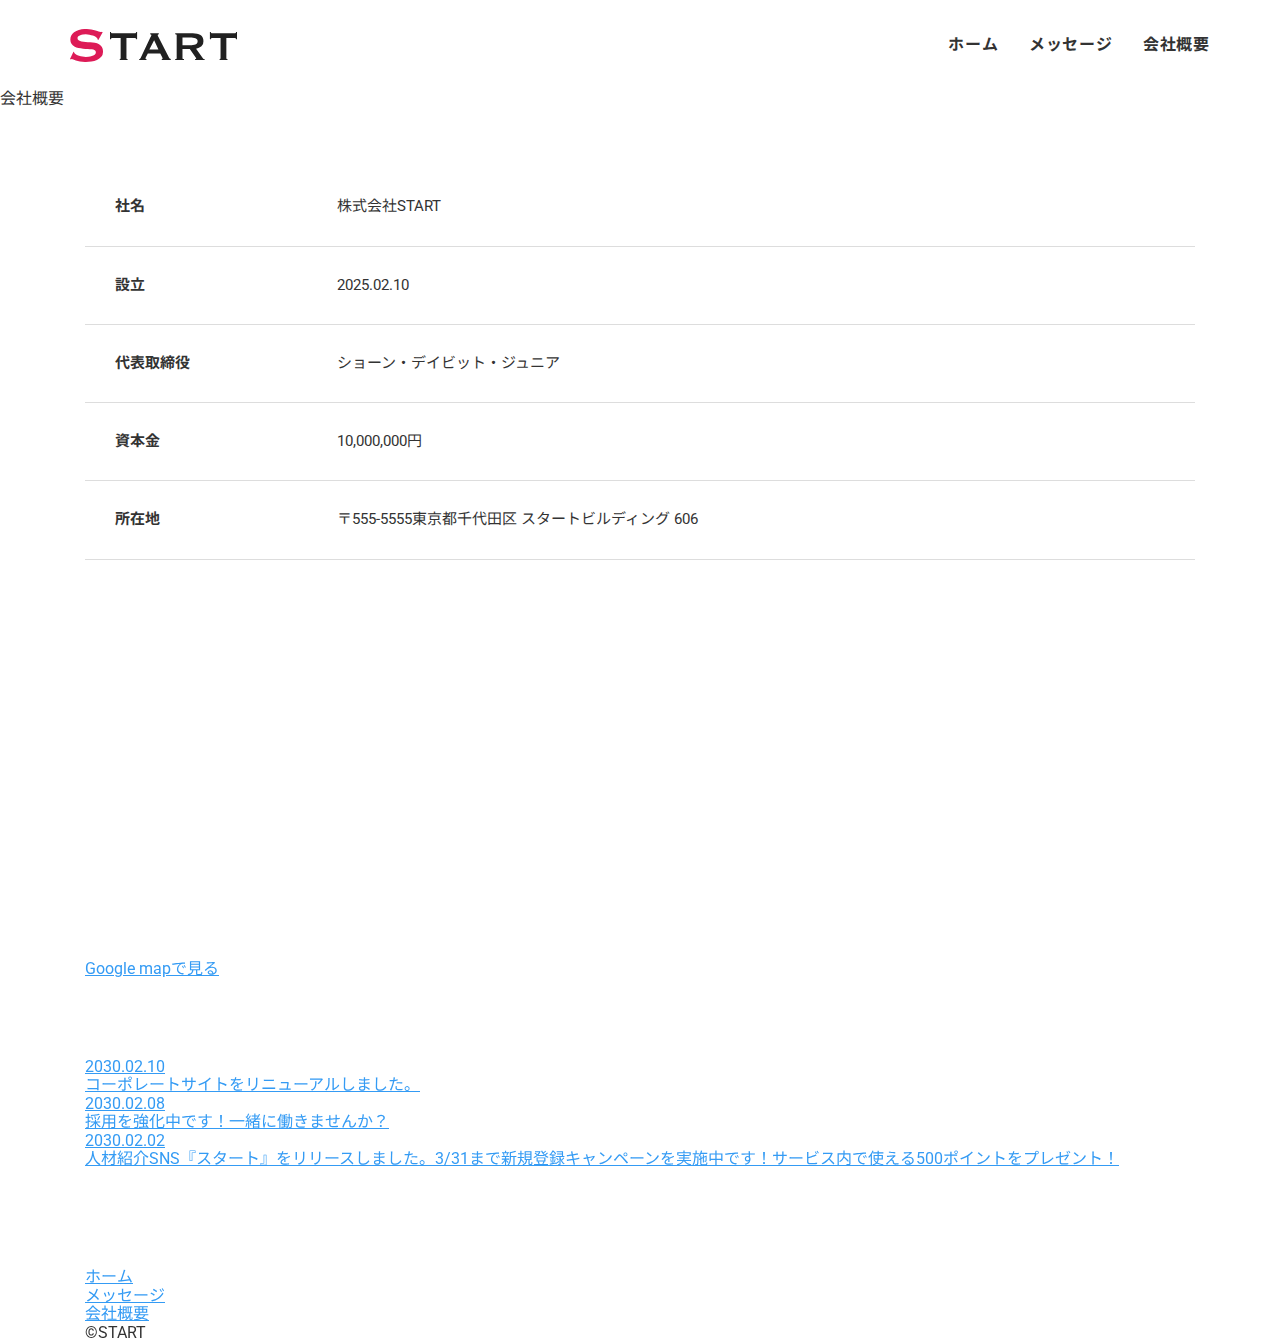
==== company.html @ fa349eb4 "HTMLとCSS途中" ====
<!DOCTYPE html>
<html lang="ja">
    <head>
        <title>START</title>
        <meta charset="UTF-8">
        <meta name="discripption" content="株式会社STARTは、幸せにつながるお仕事を紹介する人材紹介会社です。人材紹介サービス『スタート』や人材紹介SNS『ゴール』を運営し、またWebデザインを学べるスクール『Webの学校』を開講しています。">
        <meta name="viewport" content="width=device-width, initial-scale=1">
        <link rel="preconnect" href="https://fonts.googleapis.com">
        <link rel="preconnect" href="https://fonts.gstatic.com" crossorigin>
        <link href="https://fonts.googleapis.com/css2?family=Noto+Sans+JP:wght@500;700&family=Roboto:wght@400;700&display=swap" rel="stylesheet">
        <link rel="icon" type="img/png" href="icon-192x192.png">
        <link rel="apple-touch-icon" type="img/png" href="apple-touch-icon-180x180.png">
        <link rel="icon" href="fovicon.ico">
        <link href="css/destyle.css" rel="stylesheet">
        <link href="style.css" rel="stylesheet">
    </head>
    <body>
        <div class="wrapper">
            <header class="header">
                <div class="header-logo">
                    <a href="#">
                       <img src="img/logo.svg" alt="START">
                    </a>
                </div>
                <div class="header__nav">
                    <nav class="gnav">
                        <ul class="gnav__list">
                            <li class="gnav__item">
                                <a href="#" class="gnav__link gnav__link--active">ホーム</a>
                            </li>
                            <li class="gnav__item">
                                <a href="#" class="gnav__link gnav__link--active">メッセージ</a>
                            </li>
                            <li class="gnav__item">
                                <a href="#" class="gnav__link gnav__link--active">会社概要</a>
                            </li>
                        </ul>
                    </nav>
                </div>
                <button type="button" id="js-btn-menu" class="btn-menu">
                    <span class="btn-menu__line"></span>
                </button>
            </header>
            <div class="page-header">
                <div class="page-header__textArea">
                    <h2 class="page-header__text">会社概要</h2>
                </div>
            </div>
            <main class="content">
                <div class="company-info">
                    <div class="container">
                        <div class="company-info__table">
                            <table class="table-type01">
                                <tbody>
                                    <tr>
                                        <th>社名</th>
                                        <td>株式会社START</td>
                                    </tr>
                                    <tr>
                                        <th>設立</th>
                                        <td>2025.02.10</td>
                                    </tr>
                                    <tr>
                                        <th>代表取締役</th>
                                        <td>ショーン・デイビット・ジュニア</td>
                                    </tr>
                                    <tr>
                                        <th>資本金</th>
                                        <td>10,000,000円</td>
                                    </tr>
                                    <tr>
                                        <th>所在地</th>
                                        <td>〒555-5555東京都千代田区 スタートビルディング 606</td>
                                    </tr>
                                </tbody>
                            </table>
                        </div>
                        <div class="company-info__access">
                            <div class="company-info__map">
                                <iframe src="https://www.google.com/maps/embed?pb=!1m18!1m12!1m3!1d6481.655706796921!2d139.76274743170768!3d35.6812405375808!2m3!1f0!2f0!3f0!3m2!1i1024!2i768!4f13.1!3m3!1m2!1s0x60188bfbd89f700b%3A0x277c49ba34ed38!2z5p2x5Lqs6aeF!5e0!3m2!1sja!2sjp!4v1670502866353!5m2!1sja!2sjp" width="100%" height="400" style="border:0;" allowfullscreen="" loading="lazy" referrerpolicy="no-referrer-when-downgrade"></iframe>
                            </div>
                            <div class="company-info__map-accsess">
                                <a href="https://goo.gl/maps/XLLJzqn4XJ8sXxN47" target="_blank">Google mapで見る</a>
                            </div>
                        </div>
                    </div>
                </div>
                <div class="company-news">
                    <div class="container">
                        <div class="news-list">
                            <ul class="news-list__list">
                                <li class="news-list__item">
                                    <a href="#" class="news-list__link">
                                        <div class="news-list__date">
                                            <time datetime="2020-02-10" class="news__date">2030.02.10</time>
                                        </div>
                                        <div class="news-list__title">コーポレートサイトをリニューアルしました。</div>
                                    </a>
                                </li>
                                <li class="news-list__item">
                                    <a href="#" class="news-list__link">
                                        <div class="news-list__date">
                                            <time datetime="2020-02-08" class="news__date">2030.02.08</time>
                                        </div>
                                        <div class="news-list__title">採用を強化中です！一緒に働きませんか？</div>
                                    </a>
                                </li>
                                <li class="news-list__item">
                                    <a href="#" class="news-list__link">
                                        <div class="news-list__date">
                                            <time datetime="2020-02-02" class="news__date">2030.02.02</time>
                                        </div>
                                        <div class="news-list__title">人材紹介SNS『スタート』をリリースしました。3/31まで新規登録キャンペーンを実施中です！サービス内で使える500ポイントをプレゼント！</div>
                                    </a>
                                </li>
                            </ul>
                        </div>
                    </div>
                </div>
            </main>
            <footer class="footer">
                <div class="container">
                    <nav class="footer-nav">
                        <ul class="footer-nav__list">
                            <li class="footer-nav__item">
                                <a href="#" class="footer-nav__link">ホーム</a>
                            </li>
                            <li class="footer-nav__item">
                                <a hrref="#" class="footer-nav__link">メッセージ</a>
                            </li>
                            <li class="footer-nav__item">
                                <a href="#" class="footer-nav__link">会社概要</a>
                            </li>
                        </ul>
                    </nav>
                    <div class="footer__copyright">©START</div>
                </div>
            </footer>
        </div>
    <script src="https://ajax.googleapis.com/ajax/libs/jquery/3.6.1/jquery.min.js"></script>
    <script src="js/script.js"></script>
    </body>
</html>
---- css/destyle.css ----
/*! destyle.css v3.0.0 | MIT License | https://github.com/nicolas-cusan/destyle.css */

/* Reset box-model and set borders */
/* ============================================ */

*,
::before,
::after {
  box-sizing: border-box;
  border-width: 0;
  border-style: solid;
}

/* Document */
/* ============================================ */

/**
 * 1. Correct the line height in all browsers.
 * 2. Prevent adjustments of font size after orientation changes in iOS.
 * 3. Remove gray overlay on links for iOS.
 */

html {
  line-height: 1.15; /* 1 */

  -webkit-tap-highlight-color: transparent; /* 3*/
  -webkit-text-size-adjust: 100%; /* 2 */
}

/* Sections */
/* ============================================ */

/**
 * Remove the margin in all browsers.
 */

body {
  margin: 0;
}

/**
 * Render the `main` element consistently in IE.
 */

main {
  display: block;
}

/* Vertical rhythm */
/* ============================================ */

p,
table,
blockquote,
address,
pre,
iframe,
form,
figure,
dl {
  margin: 0;
}

/* Headings */
/* ============================================ */

h1,
h2,
h3,
h4,
h5,
h6 {
  font-size: inherit;
  font-weight: inherit;
  margin: 0;
}

/* Lists (enumeration) */
/* ============================================ */

ul,
ol {
  margin: 0;
  padding: 0;
  list-style: none;
}

/* Lists (definition) */
/* ============================================ */

dt {
  font-weight: bold;
}

dd {
  margin-left: 0;
}

/* Grouping content */
/* ============================================ */

/**
 * 1. Add the correct box sizing in Firefox.
 * 2. Show the overflow in Edge and IE.
 */

hr {
  clear: both;
  overflow: visible; /* 2 */
  box-sizing: content-box; /* 1 */
  height: 0; /* 1 */
  margin: 0;
  color: inherit;
  border-top-width: 1px;
}

/**
 * 1. Correct the inheritance and scaling of font size in all browsers.
 * 2. Correct the odd `em` font sizing in all browsers.
 */

pre {
  font-family: monospace, monospace; /* 1 */
  font-size: inherit; /* 2 */
}

address {
  font-style: inherit;
}

/* Text-level semantics */
/* ============================================ */

/**
 * Remove the gray background on active links in IE 10.
 */

a {
  text-decoration: none;
  color: inherit;
  background-color: transparent;
}

/**
 * 1. Remove the bottom border in Chrome 57-
 * 2. Add the correct text decoration in Chrome, Edge, IE, Opera, and Safari.
 */

abbr[title] {
  text-decoration: underline dotted; /* 2 */
}

/**
 * Add the correct font weight in Chrome, Edge, and Safari.
 */

b,
strong {
  font-weight: bolder;
}

/**
 * 1. Correct the inheritance and scaling of font size in all browsers.
 * 2. Correct the odd `em` font sizing in all browsers.
 */

code,
kbd,
samp {
  font-family: monospace, monospace; /* 1 */
  font-size: inherit; /* 2 */
}

/**
 * Add the correct font size in all browsers.
 */

small {
  font-size: 80%;
}

/**
 * Prevent `sub` and `sup` elements from affecting the line height in
 * all browsers.
 */

sub,
sup {
  position: relative;
  font-size: 75%;
  line-height: 0;
  vertical-align: baseline;
}

sub {
  bottom: -.25em;
}

sup {
  top: -.5em;
}

/* Replaced content */
/* ============================================ */

/**
 * Prevent vertical alignment issues.
 */

svg,
img,
embed,
object,
iframe {
  vertical-align: bottom;
}

/* Forms */
/* ============================================ */

/**
 * Reset form fields to make them styleable.
 * 1. Make form elements stylable across systems iOS especially.
 * 2. Inherit text-transform from parent.
 */

button,
input,
optgroup,
select,
textarea {
  font: inherit;
  margin: 0;
  padding: 0;
  text-align: inherit;
  vertical-align: middle;
  text-transform: inherit; /* 2 */
  color: inherit;
  border-radius: 0;
  background: transparent;

  -webkit-appearance: none; /* 1 */
  appearance: none;
}

/**
 * Reset radio and checkbox appearance to preserve their look in iOS.
 */

[type="checkbox"] {
  -webkit-appearance: checkbox;
  appearance: checkbox;
}

[type="radio"] {
  -webkit-appearance: radio;
  appearance: radio;
}

/**
 * Correct cursors for clickable elements.
 */

button,
[type="button"],
[type="reset"],
[type="submit"] {
  cursor: pointer;
}

button:disabled,
[type="button"]:disabled,
[type="reset"]:disabled,
[type="submit"]:disabled {
  cursor: default;
}

/**
 * Improve outlines for Firefox and unify style with input elements & buttons.
 */

:-moz-focusring {
  outline: auto;
}

select:disabled {
  opacity: inherit;
}

/**
 * Remove padding
 */

option {
  padding: 0;
}

/**
 * Reset to invisible
 */

fieldset {
  min-width: 0;
  margin: 0;
  padding: 0;
}

legend {
  padding: 0;
}

/**
 * Add the correct vertical alignment in Chrome, Firefox, and Opera.
 */

progress {
  vertical-align: baseline;
}

/**
 * Remove the default vertical scrollbar in IE 10+.
 */

textarea {
  overflow: auto;
}

/**
 * Correct the cursor style of increment and decrement buttons in Chrome.
 */

[type="number"]::-webkit-inner-spin-button,
[type="number"]::-webkit-outer-spin-button {
  height: auto;
}

/**
 * 1. Correct the outline style in Safari.
 */

[type="search"] {
  outline-offset: -2px; /* 1 */
}

/**
 * Remove the inner padding in Chrome and Safari on macOS.
 */

[type="search"]::-webkit-search-decoration {
  -webkit-appearance: none;
}

/**
 * 1. Correct the inability to style clickable types in iOS and Safari.
 * 2. Fix font inheritance.
 */

::-webkit-file-upload-button {
  font: inherit; /* 2 */

  -webkit-appearance: button; /* 1 */
}

/**
 * Clickable labels
 */

label[for] {
  cursor: pointer;
}

/* Interactive */
/* ============================================ */

/*
 * Add the correct display in Edge, IE 10+, and Firefox.
 */

details {
  display: block;
}

/*
 * Add the correct display in all browsers.
 */

summary {
  display: list-item;
}

/*
 * Remove outline for editable content.
 */

[contenteditable]:focus {
  outline: auto;
}

/* Tables */
/* ============================================ */

/**
1. Correct table border color inheritance in all Chrome and Safari.
*/

table {
  border-color: inherit; /* 1 */
}

caption {
  text-align: left;
}

td,
th {
  padding: 0;
  vertical-align: top;
}

th {
  font-weight: bold;
  text-align: left;
}
---- style.css ----
@charset "utf-8";

:root{
    --link-color: #349BF4;
    --main-color: #DD1B57;
    --text-color: #333;
}

body{
    font-family: "Roboto", "Noto Sans JP", Arial, "Hiragino Kaku Gothic ProN",
    "Hiragino Sans", Meiryo, sans-serif;
    font-size: 16px;
    color: var(--text-color);
}

a{
    color: var(--link-color);
    text-decoration: underline;
}

img{
    max-width: 100%;
    height: auto;
    vertical-align: bottom;
}

.wrapper{
    overflow-x: hidden;
}

.container{
    max-width: 1170px;
    margin: 0 auto;
    padding: 0 30px;
}

.content {
    display: grid;
    padding: 60px 0 100px;
    row-gap: 80px;
}

.heading-primary{
    font-size: 40px;
    font-weight: bold;
    line-height: 1;
    letter-spacing: 0.05em;
    color: var(--main-color);
}

.table-type01{
    width: 100%;
    font-size: 15px;
    border-collapse: collapse;
    border-spacing: 0;
}

.table-type01 tr{
    border-bottom: solid 1px #DDDDDD;
}

.table-type01 th,
.table-type01 td{
    text-align: left;
    padding: 30px;
}

.table-type01 th {
    width: 20%;
}

.table-type01 p:not(:last-child){
    margin-bottom: 10px;
}

.table-type01 ul {
    margin-left: 20px;
}

.header{
    display: flex;
    align-items: center;
    justify-content: space-between;
    height: 90px;
    padding: 30px 70px;
}

.header-logo{
    line-height: 1;
}

.gnav__list{
    display: flex;
    position:relative;
    align-items: center;
    justify-content: center;
    column-gap: 30px;
}

.gnav__item{
    font-size: 16px;
    font-weight: bold;
    line-height: 1;
    letter-spacing: 0.05em;
}

.gnav__link{
    color: var(--text-color);
    text-decoration: none;
}

.gnav__link:hover{
    color: var(--main-color);
}


.btn-menu{
    display: none;
}

.mv {
    display: flex;
    align-items: center;
    justify-content: center;
    height: 600px;
    background-image: url(img/pc_mv.jpg);
    background-repeat: no repeat;
    background-position: center center;
    background-size: cover;
}
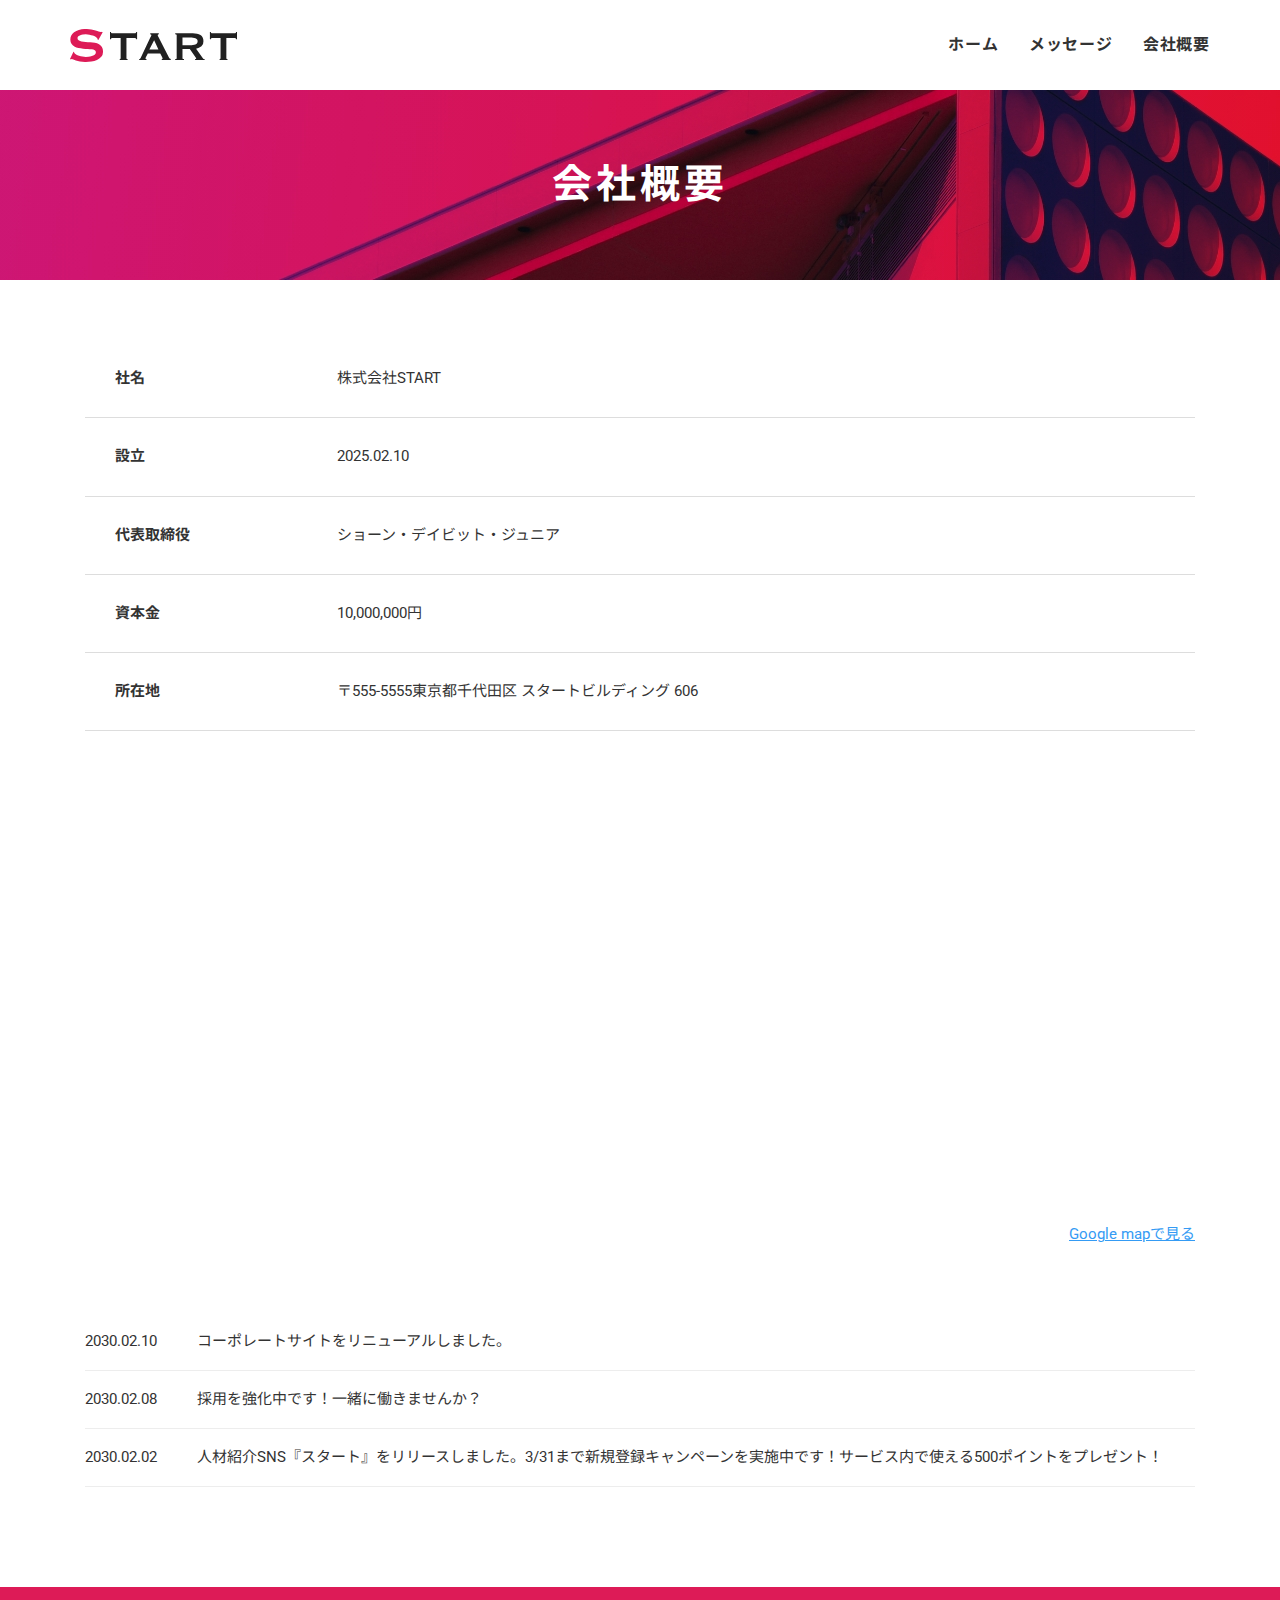
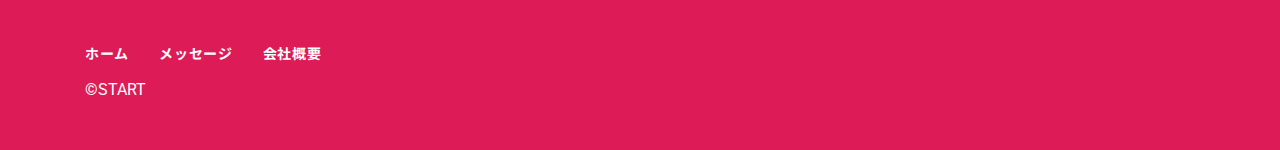
==== commit 908a206f: "レスポンシブデザインとjQuery" ====
--- a/company.html
+++ b/company.html
@@ -17,7 +17,7 @@
     <body>
         <div class="wrapper">
             <header class="header">
-                <div class="header-logo">
+                <div class="header__logo">
                     <a href="#">
                        <img src="img/logo.svg" alt="START">
                     </a>
@@ -137,7 +137,7 @@
                 </div>
             </footer>
         </div>
-    <script src="https://ajax.googleapis.com/ajax/libs/jquery/3.6.1/jquery.min.js"></script>
+    <script src="https://code.jquery.com/jquery-3.6.2.min.js" integrity="sha256-2krYZKh//PcchRtd+H+VyyQoZ/e3EcrkxhM8ycwASPA=" crossorigin="anonymous"></script>
     <script src="js/script.js"></script>
     </body>
 </html>--- a/style.css
+++ b/style.css
@@ -85,7 +85,7 @@
     padding: 30px 70px;
 }
 
-.header-logo{
+.header__logo{
     line-height: 1;
 }
 
@@ -129,3 +129,512 @@
     background-size: cover;
 }
 
+.mv__textArea{
+    color: #fff;
+    text-align: center;
+}
+
+.mv__title {
+    font-size: 160px;
+    font-weight: bold;
+    line-height: 1;
+    text-shadow: 0 4px 6px rgb(0 0 0 / 25%);
+    margin-bottom: 10px;
+}
+
+.mv__subtitle{
+    font-size: 24px;
+    line-height: 1;
+    letter-spacing: 0.1em;
+}
+
+.news__inner{
+    display: flex;
+    column-gap: 90px;
+}
+
+.news__body{
+    flex: 1;
+}
+
+.news-list__link{
+    display: flex;
+    color: var(--text-color);
+    text-decoration: none;
+}
+
+.news-list__link:hover{
+    color: var(--main-color);
+}
+
+.news-list__item{
+    font-size: 15px;
+    line-height: 1.8;
+    margin-bottom: 15px;
+    padding-bottom: 15px;
+    border-bottom: solid 1px #EDEDED;
+}
+
+.news-list__item:last-child{
+    margin-bottom: 0;
+}
+
+.news-list__date{
+    margin-right: 40px;
+}
+
+.service__heading{
+    position: relative;
+    margin-bottom: 50px;
+}
+
+.service__heading::before{
+    display: block;
+    content:"SERVICE";
+    position: absolute;
+    font-size: 168px;
+    font-weight: bold;
+    color:#F2F2F2;
+    top:-40px;
+    right: -20px;
+    z-index: -1;
+    line-height: 1;
+}
+
+.service-list{
+    display: grid;
+    column-gap: 30px;
+    grid-template-columns: repeat(3, 1fr);
+}
+
+.service-list__item{
+    padding: 50px;
+    border-radius: 8px;
+    background-color: #fff;
+    box-shadow: 0 3px 21px rgba(0, 0, 0, 0.16);
+}
+
+.service-list__img-wrapper{
+    text-align: center;
+    margin-bottom: 10px;
+}
+
+.service-list__img{
+    font-size: 48px;
+    color: var(--main-color);
+    vertical-align: bottom;
+}
+
+
+.service-list__body{
+    text-align: center;
+}
+.servce-list__title{
+    font-size: 18px;
+    font-weight: bold;
+}
+
+.service-list__text{
+    font-size:14px;
+    line-height: 1.7;
+    margin-top: 15px;
+}
+
+.footer{
+   color:#fff;
+   background-color: var(--main-color);
+   padding: 60px 20px 50px;
+}
+
+.footer-nav{
+   margin-bottom: 20px;
+}
+
+.footer-nav__list{
+    display: flex;
+    column-gap: 30px;
+}
+
+.footer-nav__item{
+    font-size: 14px;
+    font-weight: bold;
+    line-height: 1;
+    letter-spacing: 0.05em;
+}
+
+
+.footer-nav__link{
+    color:var(--text-color);
+    color:#fff;
+    text-decoration: none;
+}
+
+.footer-copyright{
+    font-size: 12px;
+    letter-spacing: 0.03em;
+}
+
+.page-header{
+    display: flex;
+    align-items: center;
+    justify-content: center;
+    background: url(img/pc_header.jpg);
+    height: 190px;
+    background-repeat: no repeat;
+    background-position: center center;
+    background-size: cover;
+}
+
+.page-header__title{
+    font-size: 40px;
+    font-weight: bold;
+    color: #FFFFFF;
+    line-height: 1.2;
+    letter-spacing: 0.1em;
+}
+
+
+.message{
+    width: 850px;
+    margin: 0 auto;
+}
+
+.message__title{
+    font-size: 40px;
+    font-weight: bold;
+    line-height: 1.5;
+    letter-spacing: 0.05em;
+    color: var(--main-color);
+    margin-bottom: 25px;
+    text-align: center;
+}
+
+.message__subtitle{
+    font-size: 18px;
+    line-height: 1.6;
+    letter-spacing: 0.05em;
+    margin-bottom: 40px;
+    text-align: center;
+}
+
+.ceo-message__img-wrapper{
+    width: 100px;
+    margin: 0 25px 15px 0;
+    float: left;
+}
+
+.ceo-message__img{
+    border-radius: 50%;
+}
+
+.ceo-message__text{
+    line-height: 1.6;
+    letter-spacing: 0.05em;
+}
+
+.ceo-message__text a{
+    color: var(--link-color);
+}
+
+
+.page-header__text{
+    font-size: 40px;
+    font-weight: bold;
+    color: #FFFFFF;
+    line-height: 1.2;
+    letter-spacing: 0.1em;
+}
+
+.company-info__table{
+    margin-bottom: 50px;
+}
+
+.company-info__map{
+    height: 440px;
+}
+
+.company-info__map-accsess{
+    text-align: right;
+    font-size: 15px;
+    line-height: 1.8;
+}
+
+@media screen and (max-width: 767px){
+
+    body{
+        font-size: 15px;
+    }
+
+    .container{
+        padding: 0 20px;
+    }
+
+    .content{
+        padding: 40px 0 60px;
+        row-gap: 50px;
+    }
+
+    .heading-primary{
+        font-size: 32px;
+    }
+
+    .table-type01{
+        font-size: 14px;
+        line-height: 1.5;
+    }
+        
+    .table-type01 th,
+    .table-type01 td{
+        padding: 20px 0;
+    }
+    
+    .table-type01 th {
+        width: 100px;
+    }
+
+    .header{
+        position: relative;
+        height: 60px;
+        padding: 20px;
+    }
+    
+    .header-logo{
+        width: 107px;
+    }
+
+    .gnav{
+        display: none;
+        position: fixed;
+        top: 0;
+        right: 0;
+        z-index: 10;
+        width: 180px;
+        height: 100%;
+        background-color: var(--main-color);
+        box-shadow: -10px 0 35px -20px rgb(0 0 0 / 25%);
+    }
+
+    .gnav__list{
+        display: flex;
+        flex-direction: column;
+        align-items: flex-start;
+        width: 180px;
+        padding: 90px 20px 20px 50px;
+        row-gap: 25px;
+    }
+
+    .gnav__link{
+        color: #fff;
+    }
+
+    .gnav__link:hover{
+        color: #fff;
+    }
+
+    .gnav__link--active{
+        opacity: 0.6;
+    }
+
+    .btn-menu{
+        display: flex;
+        position: absolute;
+        top: 0;
+        right: 0;
+        z-index: 100;
+        align-items: center;
+        justify-content: center;
+        width: 60px;
+        height: 60px;
+        text-align: center;
+        padding: 21px 16px;
+        border: none;
+        outline: none;
+        background: none;
+        background-color: var(--main-color);
+        cursor: pointer;
+        appearance: none;
+    }
+
+    .btn-menu__line{
+        display: block;
+        position: relative;
+        left: 0;
+        width: 100%;
+        height: 2px;
+        transition: all 0.4s;
+        border-radius: 4px;
+        color: #FFF;
+    }
+
+    .btn-menu__line::before,
+    .btn-menu__line::after{
+        display: block;
+        content:"";
+        position: absolute;
+        width: 100%;
+        height: 100%;
+        transition: inherit;
+        border-radius: 4px;
+        background-color: #FFF;
+    }
+
+    .btn-menu__line::before{
+        transform: translateY(-8px);
+    }
+
+    .btn-menu__line::after{
+        transform: translateY(8px);
+    }
+
+    .btn-menu.avtive .btn-menu__line{
+        background-color: transparent;
+    }
+
+    .btn-menu.active .btn-menu__line::before,
+    .btn-menu.active .btn-menu__line::after{
+        top: 0;
+        background-color: #FFF;
+    }
+
+    .btn-menu.active .btn-menu__line::before {
+        transform: rotate(45deg);
+    }
+    
+    .btn-menu.active .btn-menu__line::after {
+        transform: rotate(-45deg);
+    }
+
+    .mv {
+        height: 460px;
+        background: url(img/sp_mv.jpg);
+    }
+
+    .mv__title{
+        font-size: 80px;
+    }
+
+    .mv__subtitle{
+        font-size: 20px;
+    }
+
+    .news__heading{
+        margin-bottom: 20px;
+    }
+
+    .news__inner{
+        display: block;
+    }
+
+    .news-list__link{
+        flex-direction: column;
+    }
+
+    .news-list__item{
+        font-size: 15px;
+        line-height: 1.8;
+    }
+
+    .news-list__item:last-child{
+        margin-bottom: 0;
+    }
+
+    .news-list__title{
+        line-height: 1.6;
+    }
+
+    .news-list__date{
+        margin-right: 0;
+    }
+
+    .service__heading{
+        margin-bottom: 20px;
+    }
+
+    .service__heading::before{
+        top: -2px;
+        right: -30px;
+        font-size: 70px;
+    }
+
+    .service-list{
+        row-gap: 20px;
+        grid-template-columns: 1fr;
+    }
+
+    .servce-list__item{
+        padding: 40px 30px;
+    }
+
+    .service-list__img-wrapper{
+        margin-bottom: 5px;
+    }
+
+    .service-list__img {
+        font-size: 60px;
+    }
+
+    .service-list__title{
+        font-size: 16px;
+    }
+
+    .service-list__text{
+        margin-top: 10px;
+    }
+
+    .footer{
+        padding: 40px 0 30px;
+    }
+
+    .footer-nav__list{
+        column-gap: 25px;
+    }
+
+    .footer-nav__item{
+        font-size: 12px;
+    }
+
+    .footer__copyright{
+        font-size: 10px;
+    }
+
+    .page-header{
+        background-image: url(img/sp_header.jpg);
+        height: 160px;
+    }
+
+    .page-header__title{
+        font-size: 28px;
+    }
+
+    .message__title {
+        font-size: 24px;
+        margin-bottom: 15px;
+    }
+    
+    .message__subtitle {
+        font-size: 15px;
+        margin-bottom: 30px;
+    }
+    
+    .ceo-message__img-wrapper {
+        margin: 0 15px 10px 0;
+    }
+    
+    .office-img {
+        height: 260px;
+        object-fit: cover;
+    }
+
+    .company-info__accsess iframe{
+        height: 300px;
+    }
+
+    .company-info__map-accsess{
+        font-size: 12px;
+        margin-top: 15px;
+    }
+
+}
+
+
+
